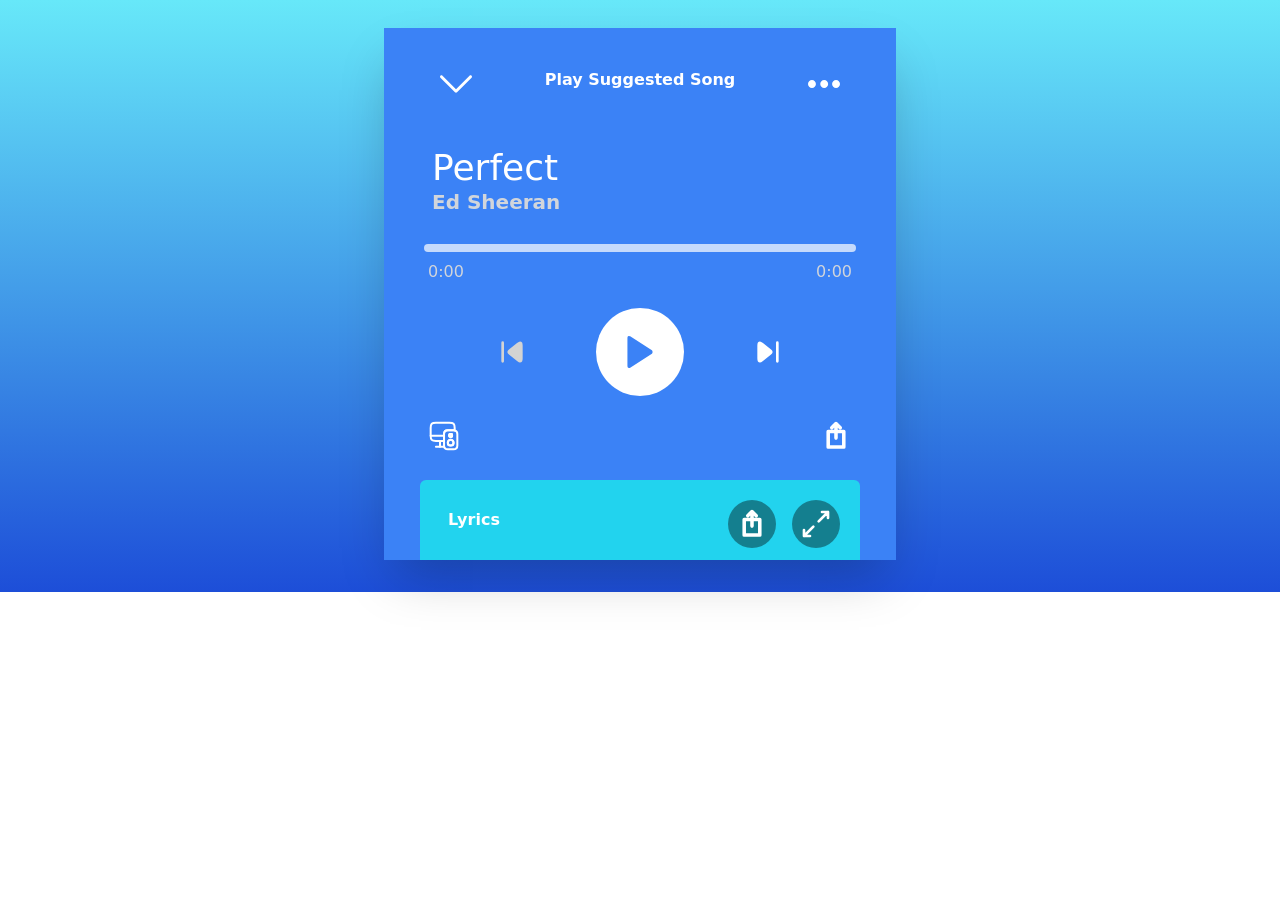
==== index.html @ 9f3f6f99 "AsyncAudio Finished Design" ====
<!DOCTYPE html>
<html lang="en">
  <head>
    <meta charset="UTF-8" />
    <meta name="viewport" content="width=device-width, initial-scale=1.0" />
    <link rel="stylesheet" href="output.css">
    <title>Async Audio</title>

    <link
      rel="stylesheet"
      href="https://cdnjs.cloudflare.com/ajax/libs/font-awesome/6.4.2/css/all.min.css"
      integrity="sha512-z3gLpd7yknf1YoNbCzqRKc4qyor8gaKU1qmn+CShxbuBusANI9QpRohGBreCFkKxLhei6S9CQXFEbbKuqLg0DA=="
      crossorigin="anonymous"
      referrerpolicy="no-referrer"
    />
    <link rel="stylesheet" href="output.css" />
  </head>
  <body class="box-border w-auto h-auto bg-gradient-to-b from-cyan-300 to-blue-700 bg-no-repeat">
    <div class="container">
     
      <div class="flex flex-col w-auto h-auto  bg-blue-500 justify-center lg:ml-96 lg:mr-96 mb-8 max-lg:m-10 mt-7 shadow-2xl pt-5 pl-5 pr-5">
        <div class="navbar flex flex-row justify-evenly pt-5 gap-9">
          <a href="#"><img src="icons/arrow-down.svg" class="w-8"></a>
          <p class="text-white text-md font-bold">Play Suggested Song</p>
          <a href=""><img src="icons/three-dots.svg" class="w-8"></a>
        </div>
        <div class="picture flex flex-row justify-center pt-6 pl-6 pr-6">
          <img class="w-auto" src="albumart/mountain.jpg" alt="">
        </div>
        <div class="flex flex-col pt-6 pl-6 pr-6 lg:pl-7">
          <h1 class="text-4xl text-white">Perfect</h1>
          <h2 class="text-xl text-gray-300 font-semibold">Ed Sheeran</h2>
        </div>
        <div class="seekbar flex flex-row justify-evenly pt-7">
          <div class="appearance-none w-11/12 max-lg:w-11/12 h-2 bg-white outline-none rounded-md opacity-70"></div>
        </div>
        <div class="flex flex-row pl-6 pr-6 pt-2 justify-between text-gray-300">
          <p>0:00</p>
          <p>0:00</p>
        </div>
        <div class="play-pause flex flex-row justify-evenly pt-6 pl-6 pr-6  ">
          <a href="" class="p-7"><img class="w-8" src="icons/back.svg" alt=""></a>
          <a href="#"><div class="bg-white p-7 rounded-full"><img class="w-8" src="icons/play.svg" alt=""></div></a>
          <a href="" class="p-7"><img class="w-8" src="icons/forward.svg" alt=""></a>
        </div>
        <div class="devices flex flex-row justify-between  pt-6 pl-6 pr-6">
          <a href="#"><img class="w-8" src="icons/devices.svg" alt=""></a>
          <a href="#"><img class="w-8" src="icons/share.svg" alt=""></a>
        </div>
        <div class="footer flex flex-row bg-cyan-400 ml-4 mr-4 justify-between rounded-t-md pt-5 pl-5 pr-5 mt-7">
          <div class="p-2">
            <p class="text-white font-bold">Lyrics</p>
          </div>
          <div class="flex flex-row gap-4 pb-3">
            <a href="#"><div class="bg-black p-2 rounded-full bg-opacity-40"><img class="w-8" src="icons/share.svg" alt=""></div></a>
            <a href="#"><div class="bg-black p-2 rounded-full bg-opacity-40"><img class="w-8" src="icons/expand.svg" alt=""></div></a>
          </div>
        </div>
      </div>
      
    </div>

    <script src="main.js"></script>
  </body>
</html>
---- output.css ----
/*
! tailwindcss v3.3.3 | MIT License | https://tailwindcss.com
*/

/*
1. Prevent padding and border from affecting element width. (https://github.com/mozdevs/cssremedy/issues/4)
2. Allow adding a border to an element by just adding a border-width. (https://github.com/tailwindcss/tailwindcss/pull/116)
*/

*,
::before,
::after {
  box-sizing: border-box;
  /* 1 */
  border-width: 0;
  /* 2 */
  border-style: solid;
  /* 2 */
  border-color: #e5e7eb;
  /* 2 */
}

::before,
::after {
  --tw-content: '';
}

/*
1. Use a consistent sensible line-height in all browsers.
2. Prevent adjustments of font size after orientation changes in iOS.
3. Use a more readable tab size.
4. Use the user's configured `sans` font-family by default.
5. Use the user's configured `sans` font-feature-settings by default.
6. Use the user's configured `sans` font-variation-settings by default.
*/

html {
  line-height: 1.5;
  /* 1 */
  -webkit-text-size-adjust: 100%;
  /* 2 */
  -moz-tab-size: 4;
  /* 3 */
  -o-tab-size: 4;
     tab-size: 4;
  /* 3 */
  font-family: ui-sans-serif, system-ui, -apple-system, BlinkMacSystemFont, "Segoe UI", Roboto, "Helvetica Neue", Arial, "Noto Sans", sans-serif, "Apple Color Emoji", "Segoe UI Emoji", "Segoe UI Symbol", "Noto Color Emoji";
  /* 4 */
  font-feature-settings: normal;
  /* 5 */
  font-variation-settings: normal;
  /* 6 */
}

/*
1. Remove the margin in all browsers.
2. Inherit line-height from `html` so users can set them as a class directly on the `html` element.
*/

body {
  margin: 0;
  /* 1 */
  line-height: inherit;
  /* 2 */
}

/*
1. Add the correct height in Firefox.
2. Correct the inheritance of border color in Firefox. (https://bugzilla.mozilla.org/show_bug.cgi?id=190655)
3. Ensure horizontal rules are visible by default.
*/

hr {
  height: 0;
  /* 1 */
  color: inherit;
  /* 2 */
  border-top-width: 1px;
  /* 3 */
}

/*
Add the correct text decoration in Chrome, Edge, and Safari.
*/

abbr:where([title]) {
  -webkit-text-decoration: underline dotted;
          text-decoration: underline dotted;
}

/*
Remove the default font size and weight for headings.
*/

h1,
h2,
h3,
h4,
h5,
h6 {
  font-size: inherit;
  font-weight: inherit;
}

/*
Reset links to optimize for opt-in styling instead of opt-out.
*/

a {
  color: inherit;
  text-decoration: inherit;
}

/*
Add the correct font weight in Edge and Safari.
*/

b,
strong {
  font-weight: bolder;
}

/*
1. Use the user's configured `mono` font family by default.
2. Correct the odd `em` font sizing in all browsers.
*/

code,
kbd,
samp,
pre {
  font-family: ui-monospace, SFMono-Regular, Menlo, Monaco, Consolas, "Liberation Mono", "Courier New", monospace;
  /* 1 */
  font-size: 1em;
  /* 2 */
}

/*
Add the correct font size in all browsers.
*/

small {
  font-size: 80%;
}

/*
Prevent `sub` and `sup` elements from affecting the line height in all browsers.
*/

sub,
sup {
  font-size: 75%;
  line-height: 0;
  position: relative;
  vertical-align: baseline;
}

sub {
  bottom: -0.25em;
}

sup {
  top: -0.5em;
}

/*
1. Remove text indentation from table contents in Chrome and Safari. (https://bugs.chromium.org/p/chromium/issues/detail?id=999088, https://bugs.webkit.org/show_bug.cgi?id=201297)
2. Correct table border color inheritance in all Chrome and Safari. (https://bugs.chromium.org/p/chromium/issues/detail?id=935729, https://bugs.webkit.org/show_bug.cgi?id=195016)
3. Remove gaps between table borders by default.
*/

table {
  text-indent: 0;
  /* 1 */
  border-color: inherit;
  /* 2 */
  border-collapse: collapse;
  /* 3 */
}

/*
1. Change the font styles in all browsers.
2. Remove the margin in Firefox and Safari.
3. Remove default padding in all browsers.
*/

button,
input,
optgroup,
select,
textarea {
  font-family: inherit;
  /* 1 */
  font-feature-settings: inherit;
  /* 1 */
  font-variation-settings: inherit;
  /* 1 */
  font-size: 100%;
  /* 1 */
  font-weight: inherit;
  /* 1 */
  line-height: inherit;
  /* 1 */
  color: inherit;
  /* 1 */
  margin: 0;
  /* 2 */
  padding: 0;
  /* 3 */
}

/*
Remove the inheritance of text transform in Edge and Firefox.
*/

button,
select {
  text-transform: none;
}

/*
1. Correct the inability to style clickable types in iOS and Safari.
2. Remove default button styles.
*/

button,
[type='button'],
[type='reset'],
[type='submit'] {
  -webkit-appearance: button;
  /* 1 */
  background-color: transparent;
  /* 2 */
  background-image: none;
  /* 2 */
}

/*
Use the modern Firefox focus style for all focusable elements.
*/

:-moz-focusring {
  outline: auto;
}

/*
Remove the additional `:invalid` styles in Firefox. (https://github.com/mozilla/gecko-dev/blob/2f9eacd9d3d995c937b4251a5557d95d494c9be1/layout/style/res/forms.css#L728-L737)
*/

:-moz-ui-invalid {
  box-shadow: none;
}

/*
Add the correct vertical alignment in Chrome and Firefox.
*/

progress {
  vertical-align: baseline;
}

/*
Correct the cursor style of increment and decrement buttons in Safari.
*/

::-webkit-inner-spin-button,
::-webkit-outer-spin-button {
  height: auto;
}

/*
1. Correct the odd appearance in Chrome and Safari.
2. Correct the outline style in Safari.
*/

[type='search'] {
  -webkit-appearance: textfield;
  /* 1 */
  outline-offset: -2px;
  /* 2 */
}

/*
Remove the inner padding in Chrome and Safari on macOS.
*/

::-webkit-search-decoration {
  -webkit-appearance: none;
}

/*
1. Correct the inability to style clickable types in iOS and Safari.
2. Change font properties to `inherit` in Safari.
*/

::-webkit-file-upload-button {
  -webkit-appearance: button;
  /* 1 */
  font: inherit;
  /* 2 */
}

/*
Add the correct display in Chrome and Safari.
*/

summary {
  display: list-item;
}

/*
Removes the default spacing and border for appropriate elements.
*/

blockquote,
dl,
dd,
h1,
h2,
h3,
h4,
h5,
h6,
hr,
figure,
p,
pre {
  margin: 0;
}

fieldset {
  margin: 0;
  padding: 0;
}

legend {
  padding: 0;
}

ol,
ul,
menu {
  list-style: none;
  margin: 0;
  padding: 0;
}

/*
Reset default styling for dialogs.
*/

dialog {
  padding: 0;
}

/*
Prevent resizing textareas horizontally by default.
*/

textarea {
  resize: vertical;
}

/*
1. Reset the default placeholder opacity in Firefox. (https://github.com/tailwindlabs/tailwindcss/issues/3300)
2. Set the default placeholder color to the user's configured gray 400 color.
*/

input::-moz-placeholder, textarea::-moz-placeholder {
  opacity: 1;
  /* 1 */
  color: #9ca3af;
  /* 2 */
}

input::placeholder,
textarea::placeholder {
  opacity: 1;
  /* 1 */
  color: #9ca3af;
  /* 2 */
}

/*
Set the default cursor for buttons.
*/

button,
[role="button"] {
  cursor: pointer;
}

/*
Make sure disabled buttons don't get the pointer cursor.
*/

:disabled {
  cursor: default;
}

/*
1. Make replaced elements `display: block` by default. (https://github.com/mozdevs/cssremedy/issues/14)
2. Add `vertical-align: middle` to align replaced elements more sensibly by default. (https://github.com/jensimmons/cssremedy/issues/14#issuecomment-634934210)
   This can trigger a poorly considered lint error in some tools but is included by design.
*/

img,
svg,
video,
canvas,
audio,
iframe,
embed,
object {
  display: block;
  /* 1 */
  vertical-align: middle;
  /* 2 */
}

/*
Constrain images and videos to the parent width and preserve their intrinsic aspect ratio. (https://github.com/mozdevs/cssremedy/issues/14)
*/

img,
video {
  max-width: 100%;
  height: auto;
}

/* Make elements with the HTML hidden attribute stay hidden by default */

[hidden] {
  display: none;
}

*, ::before, ::after {
  --tw-border-spacing-x: 0;
  --tw-border-spacing-y: 0;
  --tw-translate-x: 0;
  --tw-translate-y: 0;
  --tw-rotate: 0;
  --tw-skew-x: 0;
  --tw-skew-y: 0;
  --tw-scale-x: 1;
  --tw-scale-y: 1;
  --tw-pan-x:  ;
  --tw-pan-y:  ;
  --tw-pinch-zoom:  ;
  --tw-scroll-snap-strictness: proximity;
  --tw-gradient-from-position:  ;
  --tw-gradient-via-position:  ;
  --tw-gradient-to-position:  ;
  --tw-ordinal:  ;
  --tw-slashed-zero:  ;
  --tw-numeric-figure:  ;
  --tw-numeric-spacing:  ;
  --tw-numeric-fraction:  ;
  --tw-ring-inset:  ;
  --tw-ring-offset-width: 0px;
  --tw-ring-offset-color: #fff;
  --tw-ring-color: rgb(59 130 246 / 0.5);
  --tw-ring-offset-shadow: 0 0 #0000;
  --tw-ring-shadow: 0 0 #0000;
  --tw-shadow: 0 0 #0000;
  --tw-shadow-colored: 0 0 #0000;
  --tw-blur:  ;
  --tw-brightness:  ;
  --tw-contrast:  ;
  --tw-grayscale:  ;
  --tw-hue-rotate:  ;
  --tw-invert:  ;
  --tw-saturate:  ;
  --tw-sepia:  ;
  --tw-drop-shadow:  ;
  --tw-backdrop-blur:  ;
  --tw-backdrop-brightness:  ;
  --tw-backdrop-contrast:  ;
  --tw-backdrop-grayscale:  ;
  --tw-backdrop-hue-rotate:  ;
  --tw-backdrop-invert:  ;
  --tw-backdrop-opacity:  ;
  --tw-backdrop-saturate:  ;
  --tw-backdrop-sepia:  ;
}

::backdrop {
  --tw-border-spacing-x: 0;
  --tw-border-spacing-y: 0;
  --tw-translate-x: 0;
  --tw-translate-y: 0;
  --tw-rotate: 0;
  --tw-skew-x: 0;
  --tw-skew-y: 0;
  --tw-scale-x: 1;
  --tw-scale-y: 1;
  --tw-pan-x:  ;
  --tw-pan-y:  ;
  --tw-pinch-zoom:  ;
  --tw-scroll-snap-strictness: proximity;
  --tw-gradient-from-position:  ;
  --tw-gradient-via-position:  ;
  --tw-gradient-to-position:  ;
  --tw-ordinal:  ;
  --tw-slashed-zero:  ;
  --tw-numeric-figure:  ;
  --tw-numeric-spacing:  ;
  --tw-numeric-fraction:  ;
  --tw-ring-inset:  ;
  --tw-ring-offset-width: 0px;
  --tw-ring-offset-color: #fff;
  --tw-ring-color: rgb(59 130 246 / 0.5);
  --tw-ring-offset-shadow: 0 0 #0000;
  --tw-ring-shadow: 0 0 #0000;
  --tw-shadow: 0 0 #0000;
  --tw-shadow-colored: 0 0 #0000;
  --tw-blur:  ;
  --tw-brightness:  ;
  --tw-contrast:  ;
  --tw-grayscale:  ;
  --tw-hue-rotate:  ;
  --tw-invert:  ;
  --tw-saturate:  ;
  --tw-sepia:  ;
  --tw-drop-shadow:  ;
  --tw-backdrop-blur:  ;
  --tw-backdrop-brightness:  ;
  --tw-backdrop-contrast:  ;
  --tw-backdrop-grayscale:  ;
  --tw-backdrop-hue-rotate:  ;
  --tw-backdrop-invert:  ;
  --tw-backdrop-opacity:  ;
  --tw-backdrop-saturate:  ;
  --tw-backdrop-sepia:  ;
}

.container {
  width: 100%;
}

@media (min-width: 640px) {
  .container {
    max-width: 640px;
  }
}

@media (min-width: 768px) {
  .container {
    max-width: 768px;
  }
}

@media (min-width: 1024px) {
  .container {
    max-width: 1024px;
  }
}

@media (min-width: 1280px) {
  .container {
    max-width: 1280px;
  }
}

@media (min-width: 1536px) {
  .container {
    max-width: 1536px;
  }
}

.m-10 {
  margin: 2.5rem;
}

.m-9 {
  margin: 2.25rem;
}

.m-80 {
  margin: 20rem;
}

.ml-4 {
  margin-left: 1rem;
}

.mr-4 {
  margin-right: 1rem;
}

.mt-7 {
  margin-top: 1.75rem;
}

.ml-80 {
  margin-left: 20rem;
}

.mr-80 {
  margin-right: 20rem;
}

.mb-10 {
  margin-bottom: 2.5rem;
}

.mb-8 {
  margin-bottom: 2rem;
}

.ml-96 {
  margin-left: 24rem;
}

.mr-96 {
  margin-right: 24rem;
}

.mt-5 {
  margin-top: 1.25rem;
}

.box-border {
  box-sizing: border-box;
}

.flex {
  display: flex;
}

.h-2 {
  height: 0.5rem;
}

.h-auto {
  height: auto;
}

.w-4\/12 {
  width: 33.333333%;
}

.w-8 {
  width: 2rem;
}

.w-auto {
  width: auto;
}

.w-10\/12 {
  width: 83.333333%;
}

.w-11\/12 {
  width: 91.666667%;
}

.appearance-none {
  -webkit-appearance: none;
     -moz-appearance: none;
          appearance: none;
}

.flex-row {
  flex-direction: row;
}

.flex-col {
  flex-direction: column;
}

.justify-center {
  justify-content: center;
}

.justify-between {
  justify-content: space-between;
}

.justify-evenly {
  justify-content: space-evenly;
}

.gap-4 {
  gap: 1rem;
}

.gap-9 {
  gap: 2.25rem;
}

.rounded-full {
  border-radius: 9999px;
}

.rounded-md {
  border-radius: 0.375rem;
}

.rounded-t-md {
  border-top-left-radius: 0.375rem;
  border-top-right-radius: 0.375rem;
}

.bg-black {
  --tw-bg-opacity: 1;
  background-color: rgb(0 0 0 / var(--tw-bg-opacity));
}

.bg-blue-500 {
  --tw-bg-opacity: 1;
  background-color: rgb(59 130 246 / var(--tw-bg-opacity));
}

.bg-cyan-400 {
  --tw-bg-opacity: 1;
  background-color: rgb(34 211 238 / var(--tw-bg-opacity));
}

.bg-white {
  --tw-bg-opacity: 1;
  background-color: rgb(255 255 255 / var(--tw-bg-opacity));
}

.bg-opacity-40 {
  --tw-bg-opacity: 0.4;
}

.bg-gradient-to-b {
  background-image: linear-gradient(to bottom, var(--tw-gradient-stops));
}

.from-cyan-300 {
  --tw-gradient-from: #67e8f9 var(--tw-gradient-from-position);
  --tw-gradient-to: rgb(103 232 249 / 0) var(--tw-gradient-to-position);
  --tw-gradient-stops: var(--tw-gradient-from), var(--tw-gradient-to);
}

.to-blue-700 {
  --tw-gradient-to: #1d4ed8 var(--tw-gradient-to-position);
}

.bg-no-repeat {
  background-repeat: no-repeat;
}

.p-2 {
  padding: 0.5rem;
}

.p-7 {
  padding: 1.75rem;
}

.pb-3 {
  padding-bottom: 0.75rem;
}

.pl-5 {
  padding-left: 1.25rem;
}

.pl-6 {
  padding-left: 1.5rem;
}

.pr-5 {
  padding-right: 1.25rem;
}

.pr-6 {
  padding-right: 1.5rem;
}

.pt-2 {
  padding-top: 0.5rem;
}

.pt-5 {
  padding-top: 1.25rem;
}

.pt-6 {
  padding-top: 1.5rem;
}

.pt-7 {
  padding-top: 1.75rem;
}

.pb-5 {
  padding-bottom: 1.25rem;
}

.text-center {
  text-align: center;
}

.text-3xl {
  font-size: 1.875rem;
  line-height: 2.25rem;
}

.text-4xl {
  font-size: 2.25rem;
  line-height: 2.5rem;
}

.text-xl {
  font-size: 1.25rem;
  line-height: 1.75rem;
}

.font-bold {
  font-weight: 700;
}

.font-extrabold {
  font-weight: 800;
}

.font-semibold {
  font-weight: 600;
}

.text-black {
  --tw-text-opacity: 1;
  color: rgb(0 0 0 / var(--tw-text-opacity));
}

.text-gray-300 {
  --tw-text-opacity: 1;
  color: rgb(209 213 219 / var(--tw-text-opacity));
}

.text-white {
  --tw-text-opacity: 1;
  color: rgb(255 255 255 / var(--tw-text-opacity));
}

.opacity-70 {
  opacity: 0.7;
}

.shadow-2xl {
  --tw-shadow: 0 25px 50px -12px rgb(0 0 0 / 0.25);
  --tw-shadow-colored: 0 25px 50px -12px var(--tw-shadow-color);
  box-shadow: var(--tw-ring-offset-shadow, 0 0 #0000), var(--tw-ring-shadow, 0 0 #0000), var(--tw-shadow);
}

.outline-none {
  outline: 2px solid transparent;
  outline-offset: 2px;
}

@media not all and (min-width: 1024px) {
  .max-lg\:m-10 {
    margin: 2.5rem;
  }

  .max-lg\:w-11\/12 {
    width: 91.666667%;
  }
}

@media not all and (min-width: 768px) {
  .max-md\:w-11\/12 {
    width: 91.666667%;
  }
}

@media (min-width: 768px) {
  .md\:ml-96 {
    margin-left: 24rem;
  }

  .md\:mr-96 {
    margin-right: 24rem;
  }

  .md\:p-0 {
    padding: 0px;
  }
}

@media (min-width: 1024px) {
  .lg\:ml-96 {
    margin-left: 24rem;
  }

  .lg\:mr-96 {
    margin-right: 24rem;
  }

  .lg\:gap-20 {
    gap: 5rem;
  }

  .lg\:gap-28 {
    gap: 7rem;
  }

  .lg\:gap-36 {
    gap: 9rem;
  }

  .lg\:gap-60 {
    gap: 15rem;
  }

  .lg\:gap-56 {
    gap: 14rem;
  }

  .lg\:p-5 {
    padding: 1.25rem;
  }

  .lg\:p-0 {
    padding: 0px;
  }

  .lg\:pl-5 {
    padding-left: 1.25rem;
  }

  .lg\:pl-10 {
    padding-left: 2.5rem;
  }

  .lg\:pl-7 {
    padding-left: 1.75rem;
  }

  .lg\:pb-5 {
    padding-bottom: 1.25rem;
  }
}
---- output.css ----
/*
! tailwindcss v3.3.3 | MIT License | https://tailwindcss.com
*/

/*
1. Prevent padding and border from affecting element width. (https://github.com/mozdevs/cssremedy/issues/4)
2. Allow adding a border to an element by just adding a border-width. (https://github.com/tailwindcss/tailwindcss/pull/116)
*/

*,
::before,
::after {
  box-sizing: border-box;
  /* 1 */
  border-width: 0;
  /* 2 */
  border-style: solid;
  /* 2 */
  border-color: #e5e7eb;
  /* 2 */
}

::before,
::after {
  --tw-content: '';
}

/*
1. Use a consistent sensible line-height in all browsers.
2. Prevent adjustments of font size after orientation changes in iOS.
3. Use a more readable tab size.
4. Use the user's configured `sans` font-family by default.
5. Use the user's configured `sans` font-feature-settings by default.
6. Use the user's configured `sans` font-variation-settings by default.
*/

html {
  line-height: 1.5;
  /* 1 */
  -webkit-text-size-adjust: 100%;
  /* 2 */
  -moz-tab-size: 4;
  /* 3 */
  -o-tab-size: 4;
     tab-size: 4;
  /* 3 */
  font-family: ui-sans-serif, system-ui, -apple-system, BlinkMacSystemFont, "Segoe UI", Roboto, "Helvetica Neue", Arial, "Noto Sans", sans-serif, "Apple Color Emoji", "Segoe UI Emoji", "Segoe UI Symbol", "Noto Color Emoji";
  /* 4 */
  font-feature-settings: normal;
  /* 5 */
  font-variation-settings: normal;
  /* 6 */
}

/*
1. Remove the margin in all browsers.
2. Inherit line-height from `html` so users can set them as a class directly on the `html` element.
*/

body {
  margin: 0;
  /* 1 */
  line-height: inherit;
  /* 2 */
}

/*
1. Add the correct height in Firefox.
2. Correct the inheritance of border color in Firefox. (https://bugzilla.mozilla.org/show_bug.cgi?id=190655)
3. Ensure horizontal rules are visible by default.
*/

hr {
  height: 0;
  /* 1 */
  color: inherit;
  /* 2 */
  border-top-width: 1px;
  /* 3 */
}

/*
Add the correct text decoration in Chrome, Edge, and Safari.
*/

abbr:where([title]) {
  -webkit-text-decoration: underline dotted;
          text-decoration: underline dotted;
}

/*
Remove the default font size and weight for headings.
*/

h1,
h2,
h3,
h4,
h5,
h6 {
  font-size: inherit;
  font-weight: inherit;
}

/*
Reset links to optimize for opt-in styling instead of opt-out.
*/

a {
  color: inherit;
  text-decoration: inherit;
}

/*
Add the correct font weight in Edge and Safari.
*/

b,
strong {
  font-weight: bolder;
}

/*
1. Use the user's configured `mono` font family by default.
2. Correct the odd `em` font sizing in all browsers.
*/

code,
kbd,
samp,
pre {
  font-family: ui-monospace, SFMono-Regular, Menlo, Monaco, Consolas, "Liberation Mono", "Courier New", monospace;
  /* 1 */
  font-size: 1em;
  /* 2 */
}

/*
Add the correct font size in all browsers.
*/

small {
  font-size: 80%;
}

/*
Prevent `sub` and `sup` elements from affecting the line height in all browsers.
*/

sub,
sup {
  font-size: 75%;
  line-height: 0;
  position: relative;
  vertical-align: baseline;
}

sub {
  bottom: -0.25em;
}

sup {
  top: -0.5em;
}

/*
1. Remove text indentation from table contents in Chrome and Safari. (https://bugs.chromium.org/p/chromium/issues/detail?id=999088, https://bugs.webkit.org/show_bug.cgi?id=201297)
2. Correct table border color inheritance in all Chrome and Safari. (https://bugs.chromium.org/p/chromium/issues/detail?id=935729, https://bugs.webkit.org/show_bug.cgi?id=195016)
3. Remove gaps between table borders by default.
*/

table {
  text-indent: 0;
  /* 1 */
  border-color: inherit;
  /* 2 */
  border-collapse: collapse;
  /* 3 */
}

/*
1. Change the font styles in all browsers.
2. Remove the margin in Firefox and Safari.
3. Remove default padding in all browsers.
*/

button,
input,
optgroup,
select,
textarea {
  font-family: inherit;
  /* 1 */
  font-feature-settings: inherit;
  /* 1 */
  font-variation-settings: inherit;
  /* 1 */
  font-size: 100%;
  /* 1 */
  font-weight: inherit;
  /* 1 */
  line-height: inherit;
  /* 1 */
  color: inherit;
  /* 1 */
  margin: 0;
  /* 2 */
  padding: 0;
  /* 3 */
}

/*
Remove the inheritance of text transform in Edge and Firefox.
*/

button,
select {
  text-transform: none;
}

/*
1. Correct the inability to style clickable types in iOS and Safari.
2. Remove default button styles.
*/

button,
[type='button'],
[type='reset'],
[type='submit'] {
  -webkit-appearance: button;
  /* 1 */
  background-color: transparent;
  /* 2 */
  background-image: none;
  /* 2 */
}

/*
Use the modern Firefox focus style for all focusable elements.
*/

:-moz-focusring {
  outline: auto;
}

/*
Remove the additional `:invalid` styles in Firefox. (https://github.com/mozilla/gecko-dev/blob/2f9eacd9d3d995c937b4251a5557d95d494c9be1/layout/style/res/forms.css#L728-L737)
*/

:-moz-ui-invalid {
  box-shadow: none;
}

/*
Add the correct vertical alignment in Chrome and Firefox.
*/

progress {
  vertical-align: baseline;
}

/*
Correct the cursor style of increment and decrement buttons in Safari.
*/

::-webkit-inner-spin-button,
::-webkit-outer-spin-button {
  height: auto;
}

/*
1. Correct the odd appearance in Chrome and Safari.
2. Correct the outline style in Safari.
*/

[type='search'] {
  -webkit-appearance: textfield;
  /* 1 */
  outline-offset: -2px;
  /* 2 */
}

/*
Remove the inner padding in Chrome and Safari on macOS.
*/

::-webkit-search-decoration {
  -webkit-appearance: none;
}

/*
1. Correct the inability to style clickable types in iOS and Safari.
2. Change font properties to `inherit` in Safari.
*/

::-webkit-file-upload-button {
  -webkit-appearance: button;
  /* 1 */
  font: inherit;
  /* 2 */
}

/*
Add the correct display in Chrome and Safari.
*/

summary {
  display: list-item;
}

/*
Removes the default spacing and border for appropriate elements.
*/

blockquote,
dl,
dd,
h1,
h2,
h3,
h4,
h5,
h6,
hr,
figure,
p,
pre {
  margin: 0;
}

fieldset {
  margin: 0;
  padding: 0;
}

legend {
  padding: 0;
}

ol,
ul,
menu {
  list-style: none;
  margin: 0;
  padding: 0;
}

/*
Reset default styling for dialogs.
*/

dialog {
  padding: 0;
}

/*
Prevent resizing textareas horizontally by default.
*/

textarea {
  resize: vertical;
}

/*
1. Reset the default placeholder opacity in Firefox. (https://github.com/tailwindlabs/tailwindcss/issues/3300)
2. Set the default placeholder color to the user's configured gray 400 color.
*/

input::-moz-placeholder, textarea::-moz-placeholder {
  opacity: 1;
  /* 1 */
  color: #9ca3af;
  /* 2 */
}

input::placeholder,
textarea::placeholder {
  opacity: 1;
  /* 1 */
  color: #9ca3af;
  /* 2 */
}

/*
Set the default cursor for buttons.
*/

button,
[role="button"] {
  cursor: pointer;
}

/*
Make sure disabled buttons don't get the pointer cursor.
*/

:disabled {
  cursor: default;
}

/*
1. Make replaced elements `display: block` by default. (https://github.com/mozdevs/cssremedy/issues/14)
2. Add `vertical-align: middle` to align replaced elements more sensibly by default. (https://github.com/jensimmons/cssremedy/issues/14#issuecomment-634934210)
   This can trigger a poorly considered lint error in some tools but is included by design.
*/

img,
svg,
video,
canvas,
audio,
iframe,
embed,
object {
  display: block;
  /* 1 */
  vertical-align: middle;
  /* 2 */
}

/*
Constrain images and videos to the parent width and preserve their intrinsic aspect ratio. (https://github.com/mozdevs/cssremedy/issues/14)
*/

img,
video {
  max-width: 100%;
  height: auto;
}

/* Make elements with the HTML hidden attribute stay hidden by default */

[hidden] {
  display: none;
}

*, ::before, ::after {
  --tw-border-spacing-x: 0;
  --tw-border-spacing-y: 0;
  --tw-translate-x: 0;
  --tw-translate-y: 0;
  --tw-rotate: 0;
  --tw-skew-x: 0;
  --tw-skew-y: 0;
  --tw-scale-x: 1;
  --tw-scale-y: 1;
  --tw-pan-x:  ;
  --tw-pan-y:  ;
  --tw-pinch-zoom:  ;
  --tw-scroll-snap-strictness: proximity;
  --tw-gradient-from-position:  ;
  --tw-gradient-via-position:  ;
  --tw-gradient-to-position:  ;
  --tw-ordinal:  ;
  --tw-slashed-zero:  ;
  --tw-numeric-figure:  ;
  --tw-numeric-spacing:  ;
  --tw-numeric-fraction:  ;
  --tw-ring-inset:  ;
  --tw-ring-offset-width: 0px;
  --tw-ring-offset-color: #fff;
  --tw-ring-color: rgb(59 130 246 / 0.5);
  --tw-ring-offset-shadow: 0 0 #0000;
  --tw-ring-shadow: 0 0 #0000;
  --tw-shadow: 0 0 #0000;
  --tw-shadow-colored: 0 0 #0000;
  --tw-blur:  ;
  --tw-brightness:  ;
  --tw-contrast:  ;
  --tw-grayscale:  ;
  --tw-hue-rotate:  ;
  --tw-invert:  ;
  --tw-saturate:  ;
  --tw-sepia:  ;
  --tw-drop-shadow:  ;
  --tw-backdrop-blur:  ;
  --tw-backdrop-brightness:  ;
  --tw-backdrop-contrast:  ;
  --tw-backdrop-grayscale:  ;
  --tw-backdrop-hue-rotate:  ;
  --tw-backdrop-invert:  ;
  --tw-backdrop-opacity:  ;
  --tw-backdrop-saturate:  ;
  --tw-backdrop-sepia:  ;
}

::backdrop {
  --tw-border-spacing-x: 0;
  --tw-border-spacing-y: 0;
  --tw-translate-x: 0;
  --tw-translate-y: 0;
  --tw-rotate: 0;
  --tw-skew-x: 0;
  --tw-skew-y: 0;
  --tw-scale-x: 1;
  --tw-scale-y: 1;
  --tw-pan-x:  ;
  --tw-pan-y:  ;
  --tw-pinch-zoom:  ;
  --tw-scroll-snap-strictness: proximity;
  --tw-gradient-from-position:  ;
  --tw-gradient-via-position:  ;
  --tw-gradient-to-position:  ;
  --tw-ordinal:  ;
  --tw-slashed-zero:  ;
  --tw-numeric-figure:  ;
  --tw-numeric-spacing:  ;
  --tw-numeric-fraction:  ;
  --tw-ring-inset:  ;
  --tw-ring-offset-width: 0px;
  --tw-ring-offset-color: #fff;
  --tw-ring-color: rgb(59 130 246 / 0.5);
  --tw-ring-offset-shadow: 0 0 #0000;
  --tw-ring-shadow: 0 0 #0000;
  --tw-shadow: 0 0 #0000;
  --tw-shadow-colored: 0 0 #0000;
  --tw-blur:  ;
  --tw-brightness:  ;
  --tw-contrast:  ;
  --tw-grayscale:  ;
  --tw-hue-rotate:  ;
  --tw-invert:  ;
  --tw-saturate:  ;
  --tw-sepia:  ;
  --tw-drop-shadow:  ;
  --tw-backdrop-blur:  ;
  --tw-backdrop-brightness:  ;
  --tw-backdrop-contrast:  ;
  --tw-backdrop-grayscale:  ;
  --tw-backdrop-hue-rotate:  ;
  --tw-backdrop-invert:  ;
  --tw-backdrop-opacity:  ;
  --tw-backdrop-saturate:  ;
  --tw-backdrop-sepia:  ;
}

.container {
  width: 100%;
}

@media (min-width: 640px) {
  .container {
    max-width: 640px;
  }
}

@media (min-width: 768px) {
  .container {
    max-width: 768px;
  }
}

@media (min-width: 1024px) {
  .container {
    max-width: 1024px;
  }
}

@media (min-width: 1280px) {
  .container {
    max-width: 1280px;
  }
}

@media (min-width: 1536px) {
  .container {
    max-width: 1536px;
  }
}

.m-10 {
  margin: 2.5rem;
}

.m-9 {
  margin: 2.25rem;
}

.m-80 {
  margin: 20rem;
}

.ml-4 {
  margin-left: 1rem;
}

.mr-4 {
  margin-right: 1rem;
}

.mt-7 {
  margin-top: 1.75rem;
}

.ml-80 {
  margin-left: 20rem;
}

.mr-80 {
  margin-right: 20rem;
}

.mb-10 {
  margin-bottom: 2.5rem;
}

.mb-8 {
  margin-bottom: 2rem;
}

.ml-96 {
  margin-left: 24rem;
}

.mr-96 {
  margin-right: 24rem;
}

.mt-5 {
  margin-top: 1.25rem;
}

.box-border {
  box-sizing: border-box;
}

.flex {
  display: flex;
}

.h-2 {
  height: 0.5rem;
}

.h-auto {
  height: auto;
}

.w-4\/12 {
  width: 33.333333%;
}

.w-8 {
  width: 2rem;
}

.w-auto {
  width: auto;
}

.w-10\/12 {
  width: 83.333333%;
}

.w-11\/12 {
  width: 91.666667%;
}

.appearance-none {
  -webkit-appearance: none;
     -moz-appearance: none;
          appearance: none;
}

.flex-row {
  flex-direction: row;
}

.flex-col {
  flex-direction: column;
}

.justify-center {
  justify-content: center;
}

.justify-between {
  justify-content: space-between;
}

.justify-evenly {
  justify-content: space-evenly;
}

.gap-4 {
  gap: 1rem;
}

.gap-9 {
  gap: 2.25rem;
}

.rounded-full {
  border-radius: 9999px;
}

.rounded-md {
  border-radius: 0.375rem;
}

.rounded-t-md {
  border-top-left-radius: 0.375rem;
  border-top-right-radius: 0.375rem;
}

.bg-black {
  --tw-bg-opacity: 1;
  background-color: rgb(0 0 0 / var(--tw-bg-opacity));
}

.bg-blue-500 {
  --tw-bg-opacity: 1;
  background-color: rgb(59 130 246 / var(--tw-bg-opacity));
}

.bg-cyan-400 {
  --tw-bg-opacity: 1;
  background-color: rgb(34 211 238 / var(--tw-bg-opacity));
}

.bg-white {
  --tw-bg-opacity: 1;
  background-color: rgb(255 255 255 / var(--tw-bg-opacity));
}

.bg-opacity-40 {
  --tw-bg-opacity: 0.4;
}

.bg-gradient-to-b {
  background-image: linear-gradient(to bottom, var(--tw-gradient-stops));
}

.from-cyan-300 {
  --tw-gradient-from: #67e8f9 var(--tw-gradient-from-position);
  --tw-gradient-to: rgb(103 232 249 / 0) var(--tw-gradient-to-position);
  --tw-gradient-stops: var(--tw-gradient-from), var(--tw-gradient-to);
}

.to-blue-700 {
  --tw-gradient-to: #1d4ed8 var(--tw-gradient-to-position);
}

.bg-no-repeat {
  background-repeat: no-repeat;
}

.p-2 {
  padding: 0.5rem;
}

.p-7 {
  padding: 1.75rem;
}

.pb-3 {
  padding-bottom: 0.75rem;
}

.pl-5 {
  padding-left: 1.25rem;
}

.pl-6 {
  padding-left: 1.5rem;
}

.pr-5 {
  padding-right: 1.25rem;
}

.pr-6 {
  padding-right: 1.5rem;
}

.pt-2 {
  padding-top: 0.5rem;
}

.pt-5 {
  padding-top: 1.25rem;
}

.pt-6 {
  padding-top: 1.5rem;
}

.pt-7 {
  padding-top: 1.75rem;
}

.pb-5 {
  padding-bottom: 1.25rem;
}

.text-center {
  text-align: center;
}

.text-3xl {
  font-size: 1.875rem;
  line-height: 2.25rem;
}

.text-4xl {
  font-size: 2.25rem;
  line-height: 2.5rem;
}

.text-xl {
  font-size: 1.25rem;
  line-height: 1.75rem;
}

.font-bold {
  font-weight: 700;
}

.font-extrabold {
  font-weight: 800;
}

.font-semibold {
  font-weight: 600;
}

.text-black {
  --tw-text-opacity: 1;
  color: rgb(0 0 0 / var(--tw-text-opacity));
}

.text-gray-300 {
  --tw-text-opacity: 1;
  color: rgb(209 213 219 / var(--tw-text-opacity));
}

.text-white {
  --tw-text-opacity: 1;
  color: rgb(255 255 255 / var(--tw-text-opacity));
}

.opacity-70 {
  opacity: 0.7;
}

.shadow-2xl {
  --tw-shadow: 0 25px 50px -12px rgb(0 0 0 / 0.25);
  --tw-shadow-colored: 0 25px 50px -12px var(--tw-shadow-color);
  box-shadow: var(--tw-ring-offset-shadow, 0 0 #0000), var(--tw-ring-shadow, 0 0 #0000), var(--tw-shadow);
}

.outline-none {
  outline: 2px solid transparent;
  outline-offset: 2px;
}

@media not all and (min-width: 1024px) {
  .max-lg\:m-10 {
    margin: 2.5rem;
  }

  .max-lg\:w-11\/12 {
    width: 91.666667%;
  }
}

@media not all and (min-width: 768px) {
  .max-md\:w-11\/12 {
    width: 91.666667%;
  }
}

@media (min-width: 768px) {
  .md\:ml-96 {
    margin-left: 24rem;
  }

  .md\:mr-96 {
    margin-right: 24rem;
  }

  .md\:p-0 {
    padding: 0px;
  }
}

@media (min-width: 1024px) {
  .lg\:ml-96 {
    margin-left: 24rem;
  }

  .lg\:mr-96 {
    margin-right: 24rem;
  }

  .lg\:gap-20 {
    gap: 5rem;
  }

  .lg\:gap-28 {
    gap: 7rem;
  }

  .lg\:gap-36 {
    gap: 9rem;
  }

  .lg\:gap-60 {
    gap: 15rem;
  }

  .lg\:gap-56 {
    gap: 14rem;
  }

  .lg\:p-5 {
    padding: 1.25rem;
  }

  .lg\:p-0 {
    padding: 0px;
  }

  .lg\:pl-5 {
    padding-left: 1.25rem;
  }

  .lg\:pl-10 {
    padding-left: 2.5rem;
  }

  .lg\:pl-7 {
    padding-left: 1.75rem;
  }

  .lg\:pb-5 {
    padding-bottom: 1.25rem;
  }
}
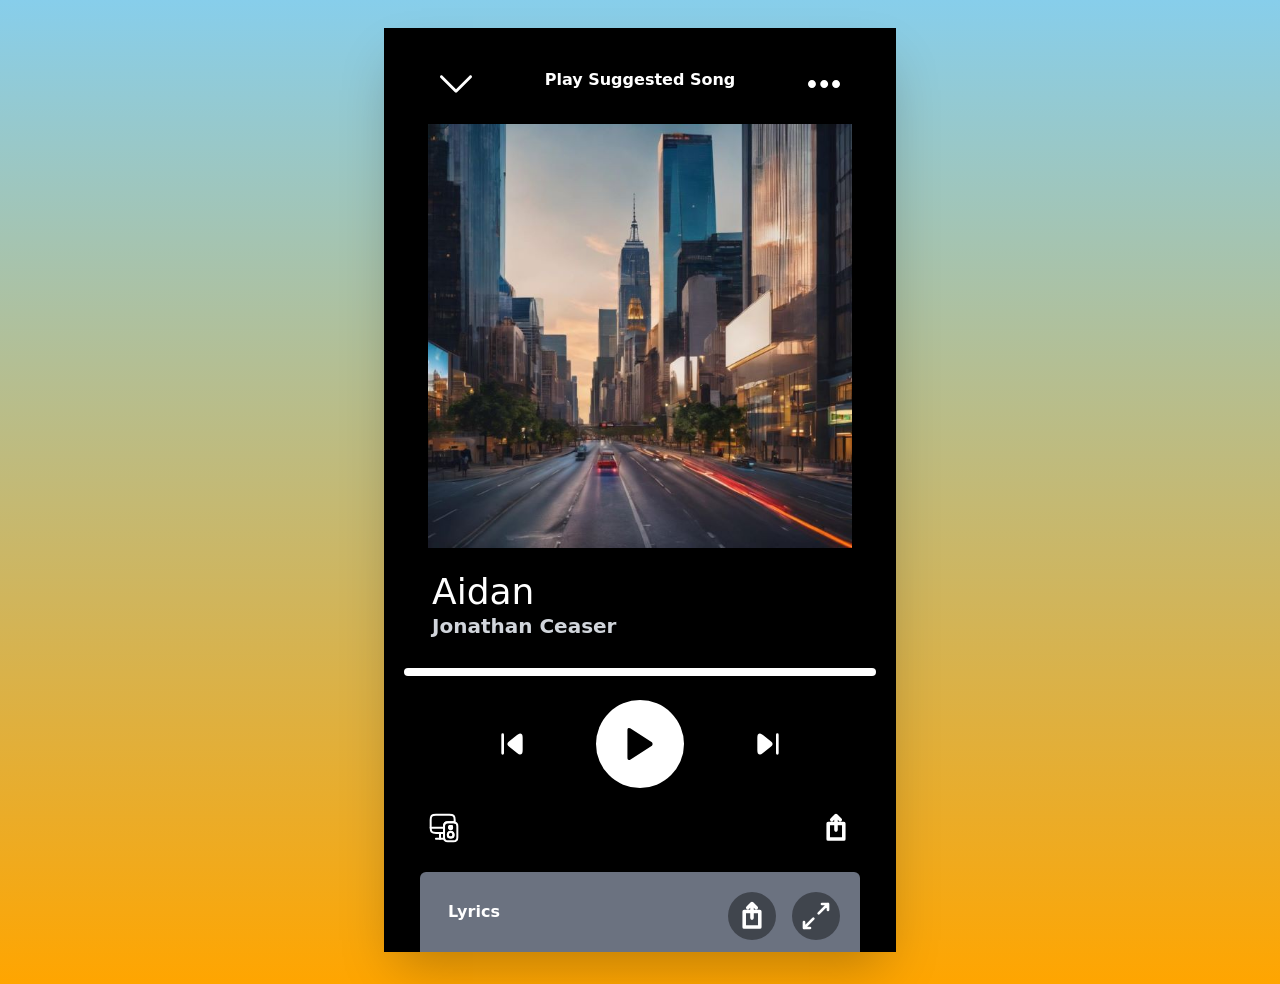
==== commit 65336653: "Added JS functionality Added JS functionality" ====
--- a/index.html
+++ b/index.html
@@ -15,45 +15,46 @@
     />
     <link rel="stylesheet" href="output.css" />
   </head>
-  <body class="box-border w-auto h-auto bg-gradient-to-b from-cyan-300 to-blue-700 bg-no-repeat">
+  <body class="background box-border w-auto h-auto bg-no-repeat">
     <div class="container">
-     
-      <div class="flex flex-col w-auto h-auto  bg-blue-500 justify-center lg:ml-96 lg:mr-96 mb-8 max-lg:m-10 mt-7 shadow-2xl pt-5 pl-5 pr-5">
+      <div class="player flex flex-col w-auto h-auto  bg-black justify-center lg:ml-96 lg:mr-96 mb-8 max-lg:m-10 mt-7 shadow-2xl pt-5 pl-5 pr-5">
         <div class="navbar flex flex-row justify-evenly pt-5 gap-9">
-          <a href="#"><img src="icons/arrow-down.svg" class="w-8"></a>
+          <button><img src="icons/arrow-down.svg" class="w-8"></button>
           <p class="text-white text-md font-bold">Play Suggested Song</p>
-          <a href=""><img src="icons/three-dots.svg" class="w-8"></a>
+          <button><img src="icons/three-dots.svg" class="w-8"></button>
         </div>
-        <div class="picture flex flex-row justify-center pt-6 pl-6 pr-6">
-          <img class="w-auto" src="albumart/mountain.jpg" alt="">
+        <div class="flex flex-row justify-center pt-6 pl-6 pr-6">
+          <img class=" w-auto" src="albumart/perfect.jpg" alt="" id="album_cover">
         </div>
         <div class="flex flex-col pt-6 pl-6 pr-6 lg:pl-7">
-          <h1 class="text-4xl text-white">Perfect</h1>
-          <h2 class="text-xl text-gray-300 font-semibold">Ed Sheeran</h2>
+          <h1 class="text-4xl text-white" id="song_name">Perfect</h1>
+          <h2 class="text-xl text-gray-300 font-semibold" id="artist_name">Ed Sheeran</h2>
         </div>
-        <div class="seekbar flex flex-row justify-evenly pt-7">
-          <div class="appearance-none w-11/12 max-lg:w-11/12 h-2 bg-white outline-none rounded-md opacity-70"></div>
+        <div class="seekbar bg-white cursor-pointer flex flex-row justify-start mt-7 h-2 rounded-md">
+          <div class="progress bg-gray-500 appearance-none h-full opacity-70 trans"></div>
         </div>
-        <div class="flex flex-row pl-6 pr-6 pt-2 justify-between text-gray-300">
-          <p>0:00</p>
-          <p>0:00</p>
-        </div>
-        <div class="play-pause flex flex-row justify-evenly pt-6 pl-6 pr-6  ">
-          <a href="" class="p-7"><img class="w-8" src="icons/back.svg" alt=""></a>
-          <a href="#"><div class="bg-white p-7 rounded-full"><img class="w-8" src="icons/play.svg" alt=""></div></a>
-          <a href="" class="p-7"><img class="w-8" src="icons/forward.svg" alt=""></a>
+        <!---<div class="flex flex-row pl-6 pr-6 pt-2 justify-between text-gray-300">
+          <p class="progress_time">0:00</p>
+          <p class="duration_time">0:00</p>
+        </div>--->
+        <audio src="songs/perfect.mp3" class="audio"></audio>
+        <div class="flex flex-row justify-evenly pt-6 pl-6 pr-6">
+          <button class="back"><img class="w-8" src="icons/back.svg" alt=""></button>
+          <button class="btn_1 play bg-white p-7 rounded-full"><img class="w-8" src="icons/play.svg"></button>
+          <button class="btn_2 pause bg-white p-7 rounded-full"><img class="w-8" src="icons/pause.svg"></button>
+          <button class="forward"><img class="w-8" src="icons/forward.svg" alt=""></button>
         </div>
         <div class="devices flex flex-row justify-between  pt-6 pl-6 pr-6">
-          <a href="#"><img class="w-8" src="icons/devices.svg" alt=""></a>
-          <a href="#"><img class="w-8" src="icons/share.svg" alt=""></a>
+          <button><img class="w-8" src="icons/devices.svg" alt=""></button>
+          <button><img class="w-8" src="icons/share.svg" alt=""></button>
         </div>
-        <div class="footer flex flex-row bg-cyan-400 ml-4 mr-4 justify-between rounded-t-md pt-5 pl-5 pr-5 mt-7">
+        <div class="footer flex flex-row bg-gray-500 ml-4 mr-4 justify-between rounded-t-md pt-5 pl-5 pr-5 mt-7">
           <div class="p-2">
             <p class="text-white font-bold">Lyrics</p>
           </div>
           <div class="flex flex-row gap-4 pb-3">
-            <a href="#"><div class="bg-black p-2 rounded-full bg-opacity-40"><img class="w-8" src="icons/share.svg" alt=""></div></a>
-            <a href="#"><div class="bg-black p-2 rounded-full bg-opacity-40"><img class="w-8" src="icons/expand.svg" alt=""></div></a>
+            <button><div class="bg-black p-2 rounded-full bg-opacity-40"><img class="w-8" src="icons/share.svg" alt=""></div></button>
+            <button><div class="bg-black p-2 rounded-full bg-opacity-40"><img class="w-8" src="icons/expand.svg" alt=""></div></button>
           </div>
         </div>
       </div>
--- a/output.css
+++ b/output.css
@@ -568,16 +568,8 @@
   }
 }
 
-.m-10 {
-  margin: 2.5rem;
-}
-
-.m-9 {
-  margin: 2.25rem;
-}
-
-.m-80 {
-  margin: 20rem;
+.mb-8 {
+  margin-bottom: 2rem;
 }
 
 .ml-4 {
@@ -592,34 +584,6 @@
   margin-top: 1.75rem;
 }
 
-.ml-80 {
-  margin-left: 20rem;
-}
-
-.mr-80 {
-  margin-right: 20rem;
-}
-
-.mb-10 {
-  margin-bottom: 2.5rem;
-}
-
-.mb-8 {
-  margin-bottom: 2rem;
-}
-
-.ml-96 {
-  margin-left: 24rem;
-}
-
-.mr-96 {
-  margin-right: 24rem;
-}
-
-.mt-5 {
-  margin-top: 1.25rem;
-}
-
 .box-border {
   box-sizing: border-box;
 }
@@ -636,8 +600,8 @@
   height: auto;
 }
 
-.w-4\/12 {
-  width: 33.333333%;
+.h-full {
+  height: 100%;
 }
 
 .w-8 {
@@ -648,12 +612,8 @@
   width: auto;
 }
 
-.w-10\/12 {
-  width: 83.333333%;
-}
-
-.w-11\/12 {
-  width: 91.666667%;
+.cursor-pointer {
+  cursor: pointer;
 }
 
 .appearance-none {
@@ -670,6 +630,10 @@
   flex-direction: column;
 }
 
+.justify-start {
+  justify-content: flex-start;
+}
+
 .justify-center {
   justify-content: center;
 }
@@ -703,19 +667,18 @@
   border-top-right-radius: 0.375rem;
 }
 
+.border {
+  border-width: 1px;
+}
+
 .bg-black {
   --tw-bg-opacity: 1;
   background-color: rgb(0 0 0 / var(--tw-bg-opacity));
 }
 
-.bg-blue-500 {
+.bg-gray-500 {
   --tw-bg-opacity: 1;
-  background-color: rgb(59 130 246 / var(--tw-bg-opacity));
-}
-
-.bg-cyan-400 {
-  --tw-bg-opacity: 1;
-  background-color: rgb(34 211 238 / var(--tw-bg-opacity));
+  background-color: rgb(107 114 128 / var(--tw-bg-opacity));
 }
 
 .bg-white {
@@ -727,20 +690,6 @@
   --tw-bg-opacity: 0.4;
 }
 
-.bg-gradient-to-b {
-  background-image: linear-gradient(to bottom, var(--tw-gradient-stops));
-}
-
-.from-cyan-300 {
-  --tw-gradient-from: #67e8f9 var(--tw-gradient-from-position);
-  --tw-gradient-to: rgb(103 232 249 / 0) var(--tw-gradient-to-position);
-  --tw-gradient-stops: var(--tw-gradient-from), var(--tw-gradient-to);
-}
-
-.to-blue-700 {
-  --tw-gradient-to: #1d4ed8 var(--tw-gradient-to-position);
-}
-
 .bg-no-repeat {
   background-repeat: no-repeat;
 }
@@ -783,23 +732,6 @@
 
 .pt-6 {
   padding-top: 1.5rem;
-}
-
-.pt-7 {
-  padding-top: 1.75rem;
-}
-
-.pb-5 {
-  padding-bottom: 1.25rem;
-}
-
-.text-center {
-  text-align: center;
-}
-
-.text-3xl {
-  font-size: 1.875rem;
-  line-height: 2.25rem;
 }
 
 .text-4xl {
@@ -816,17 +748,8 @@
   font-weight: 700;
 }
 
-.font-extrabold {
-  font-weight: 800;
-}
-
 .font-semibold {
   font-weight: 600;
-}
-
-.text-black {
-  --tw-text-opacity: 1;
-  color: rgb(0 0 0 / var(--tw-text-opacity));
 }
 
 .text-gray-300 {
@@ -837,6 +760,10 @@
 .text-white {
   --tw-text-opacity: 1;
   color: rgb(255 255 255 / var(--tw-text-opacity));
+}
+
+.underline {
+  text-decoration-line: underline;
 }
 
 .opacity-70 {
@@ -849,39 +776,18 @@
   box-shadow: var(--tw-ring-offset-shadow, 0 0 #0000), var(--tw-ring-shadow, 0 0 #0000), var(--tw-shadow);
 }
 
-.outline-none {
-  outline: 2px solid transparent;
-  outline-offset: 2px;
+.hidden{
+  display:none;
+}
+
+.trans{
+  transition: width 0.1s linear;
 }
 
 @media not all and (min-width: 1024px) {
   .max-lg\:m-10 {
     margin: 2.5rem;
   }
-
-  .max-lg\:w-11\/12 {
-    width: 91.666667%;
-  }
-}
-
-@media not all and (min-width: 768px) {
-  .max-md\:w-11\/12 {
-    width: 91.666667%;
-  }
-}
-
-@media (min-width: 768px) {
-  .md\:ml-96 {
-    margin-left: 24rem;
-  }
-
-  .md\:mr-96 {
-    margin-right: 24rem;
-  }
-
-  .md\:p-0 {
-    padding: 0px;
-  }
 }
 
 @media (min-width: 1024px) {
@@ -893,47 +799,7 @@
     margin-right: 24rem;
   }
 
-  .lg\:gap-20 {
-    gap: 5rem;
-  }
-
-  .lg\:gap-28 {
-    gap: 7rem;
-  }
-
-  .lg\:gap-36 {
-    gap: 9rem;
-  }
-
-  .lg\:gap-60 {
-    gap: 15rem;
-  }
-
-  .lg\:gap-56 {
-    gap: 14rem;
-  }
-
-  .lg\:p-5 {
-    padding: 1.25rem;
-  }
-
-  .lg\:p-0 {
-    padding: 0px;
-  }
-
-  .lg\:pl-5 {
-    padding-left: 1.25rem;
-  }
-
-  .lg\:pl-10 {
-    padding-left: 2.5rem;
-  }
-
   .lg\:pl-7 {
     padding-left: 1.75rem;
   }
-
-  .lg\:pb-5 {
-    padding-bottom: 1.25rem;
-  }
-}+}
--- a/output.css
+++ b/output.css
@@ -568,16 +568,8 @@
   }
 }
 
-.m-10 {
-  margin: 2.5rem;
-}
-
-.m-9 {
-  margin: 2.25rem;
-}
-
-.m-80 {
-  margin: 20rem;
+.mb-8 {
+  margin-bottom: 2rem;
 }
 
 .ml-4 {
@@ -592,34 +584,6 @@
   margin-top: 1.75rem;
 }
 
-.ml-80 {
-  margin-left: 20rem;
-}
-
-.mr-80 {
-  margin-right: 20rem;
-}
-
-.mb-10 {
-  margin-bottom: 2.5rem;
-}
-
-.mb-8 {
-  margin-bottom: 2rem;
-}
-
-.ml-96 {
-  margin-left: 24rem;
-}
-
-.mr-96 {
-  margin-right: 24rem;
-}
-
-.mt-5 {
-  margin-top: 1.25rem;
-}
-
 .box-border {
   box-sizing: border-box;
 }
@@ -636,8 +600,8 @@
   height: auto;
 }
 
-.w-4\/12 {
-  width: 33.333333%;
+.h-full {
+  height: 100%;
 }
 
 .w-8 {
@@ -648,12 +612,8 @@
   width: auto;
 }
 
-.w-10\/12 {
-  width: 83.333333%;
-}
-
-.w-11\/12 {
-  width: 91.666667%;
+.cursor-pointer {
+  cursor: pointer;
 }
 
 .appearance-none {
@@ -670,6 +630,10 @@
   flex-direction: column;
 }
 
+.justify-start {
+  justify-content: flex-start;
+}
+
 .justify-center {
   justify-content: center;
 }
@@ -703,19 +667,18 @@
   border-top-right-radius: 0.375rem;
 }
 
+.border {
+  border-width: 1px;
+}
+
 .bg-black {
   --tw-bg-opacity: 1;
   background-color: rgb(0 0 0 / var(--tw-bg-opacity));
 }
 
-.bg-blue-500 {
+.bg-gray-500 {
   --tw-bg-opacity: 1;
-  background-color: rgb(59 130 246 / var(--tw-bg-opacity));
-}
-
-.bg-cyan-400 {
-  --tw-bg-opacity: 1;
-  background-color: rgb(34 211 238 / var(--tw-bg-opacity));
+  background-color: rgb(107 114 128 / var(--tw-bg-opacity));
 }
 
 .bg-white {
@@ -727,20 +690,6 @@
   --tw-bg-opacity: 0.4;
 }
 
-.bg-gradient-to-b {
-  background-image: linear-gradient(to bottom, var(--tw-gradient-stops));
-}
-
-.from-cyan-300 {
-  --tw-gradient-from: #67e8f9 var(--tw-gradient-from-position);
-  --tw-gradient-to: rgb(103 232 249 / 0) var(--tw-gradient-to-position);
-  --tw-gradient-stops: var(--tw-gradient-from), var(--tw-gradient-to);
-}
-
-.to-blue-700 {
-  --tw-gradient-to: #1d4ed8 var(--tw-gradient-to-position);
-}
-
 .bg-no-repeat {
   background-repeat: no-repeat;
 }
@@ -783,23 +732,6 @@
 
 .pt-6 {
   padding-top: 1.5rem;
-}
-
-.pt-7 {
-  padding-top: 1.75rem;
-}
-
-.pb-5 {
-  padding-bottom: 1.25rem;
-}
-
-.text-center {
-  text-align: center;
-}
-
-.text-3xl {
-  font-size: 1.875rem;
-  line-height: 2.25rem;
 }
 
 .text-4xl {
@@ -816,17 +748,8 @@
   font-weight: 700;
 }
 
-.font-extrabold {
-  font-weight: 800;
-}
-
 .font-semibold {
   font-weight: 600;
-}
-
-.text-black {
-  --tw-text-opacity: 1;
-  color: rgb(0 0 0 / var(--tw-text-opacity));
 }
 
 .text-gray-300 {
@@ -837,6 +760,10 @@
 .text-white {
   --tw-text-opacity: 1;
   color: rgb(255 255 255 / var(--tw-text-opacity));
+}
+
+.underline {
+  text-decoration-line: underline;
 }
 
 .opacity-70 {
@@ -849,39 +776,18 @@
   box-shadow: var(--tw-ring-offset-shadow, 0 0 #0000), var(--tw-ring-shadow, 0 0 #0000), var(--tw-shadow);
 }
 
-.outline-none {
-  outline: 2px solid transparent;
-  outline-offset: 2px;
+.hidden{
+  display:none;
+}
+
+.trans{
+  transition: width 0.1s linear;
 }
 
 @media not all and (min-width: 1024px) {
   .max-lg\:m-10 {
     margin: 2.5rem;
   }
-
-  .max-lg\:w-11\/12 {
-    width: 91.666667%;
-  }
-}
-
-@media not all and (min-width: 768px) {
-  .max-md\:w-11\/12 {
-    width: 91.666667%;
-  }
-}
-
-@media (min-width: 768px) {
-  .md\:ml-96 {
-    margin-left: 24rem;
-  }
-
-  .md\:mr-96 {
-    margin-right: 24rem;
-  }
-
-  .md\:p-0 {
-    padding: 0px;
-  }
 }
 
 @media (min-width: 1024px) {
@@ -893,47 +799,7 @@
     margin-right: 24rem;
   }
 
-  .lg\:gap-20 {
-    gap: 5rem;
-  }
-
-  .lg\:gap-28 {
-    gap: 7rem;
-  }
-
-  .lg\:gap-36 {
-    gap: 9rem;
-  }
-
-  .lg\:gap-60 {
-    gap: 15rem;
-  }
-
-  .lg\:gap-56 {
-    gap: 14rem;
-  }
-
-  .lg\:p-5 {
-    padding: 1.25rem;
-  }
-
-  .lg\:p-0 {
-    padding: 0px;
-  }
-
-  .lg\:pl-5 {
-    padding-left: 1.25rem;
-  }
-
-  .lg\:pl-10 {
-    padding-left: 2.5rem;
-  }
-
   .lg\:pl-7 {
     padding-left: 1.75rem;
   }
-
-  .lg\:pb-5 {
-    padding-bottom: 1.25rem;
-  }
-}+}
